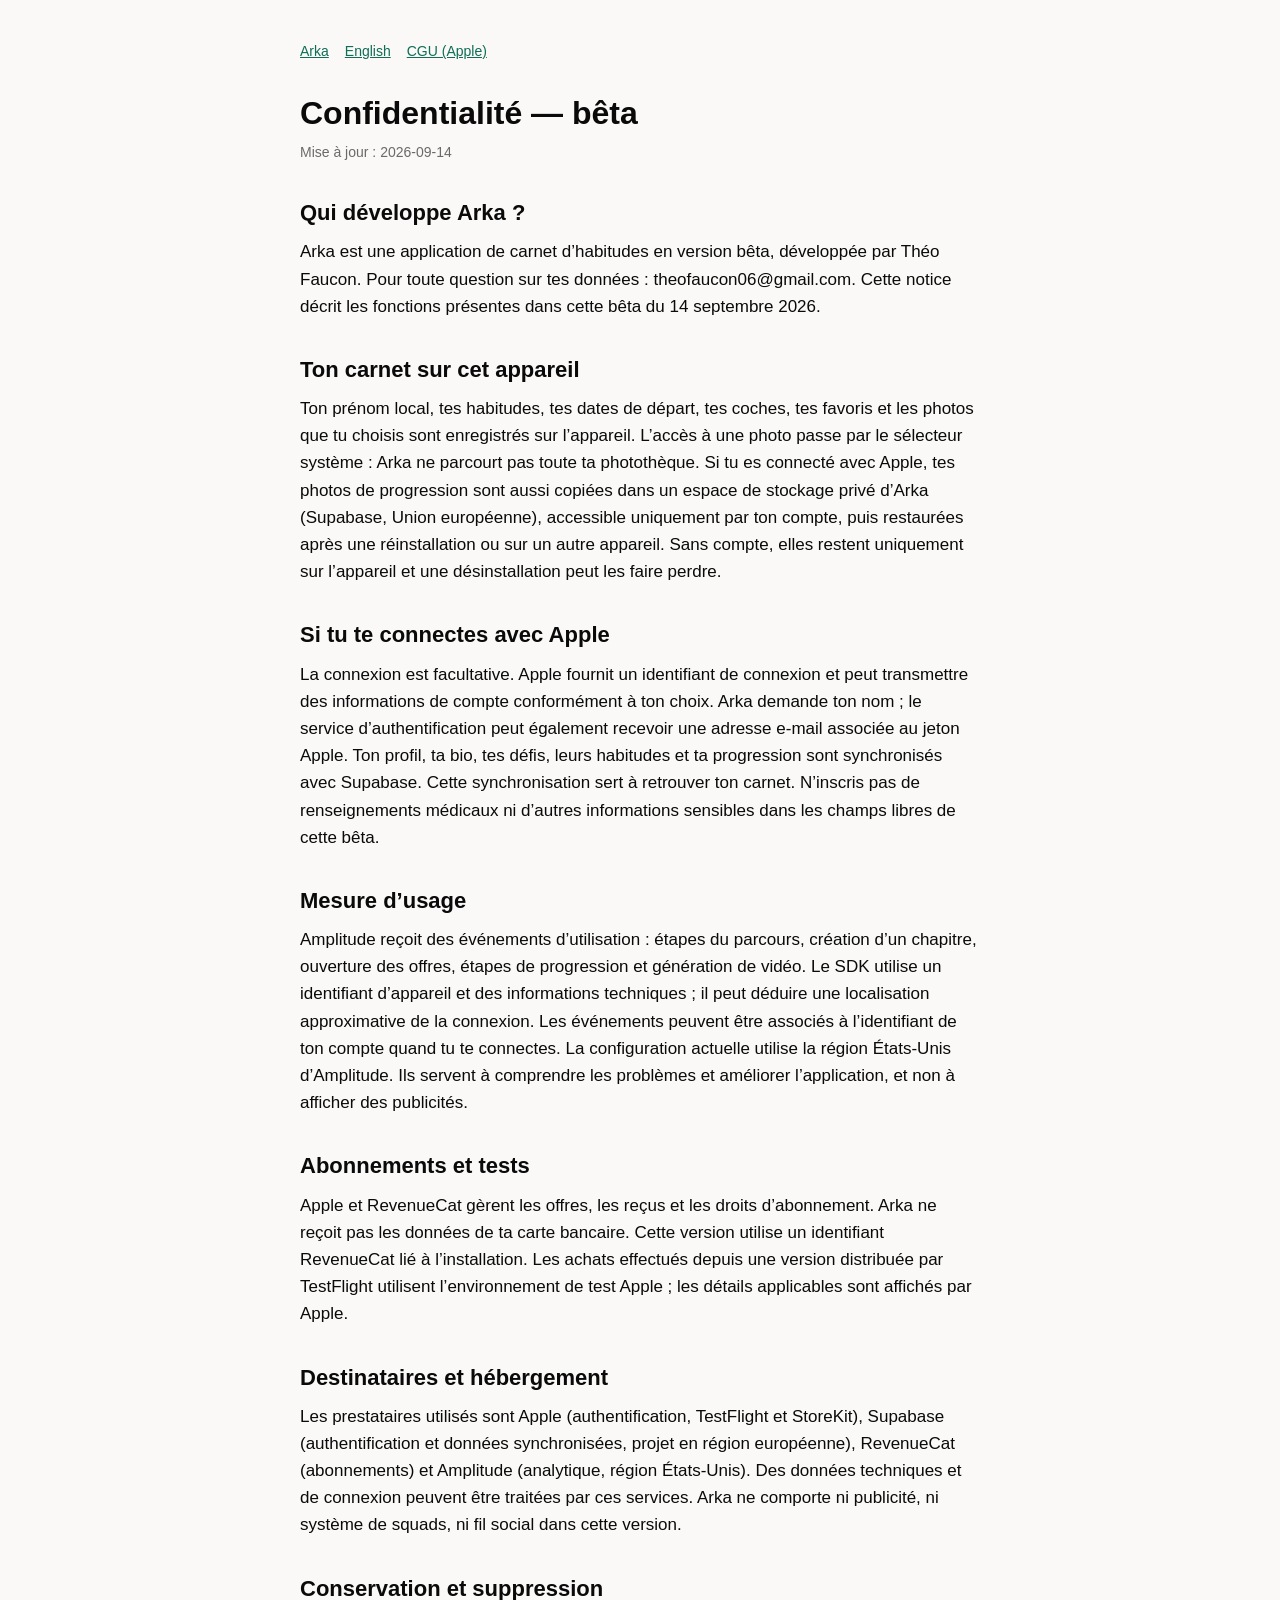
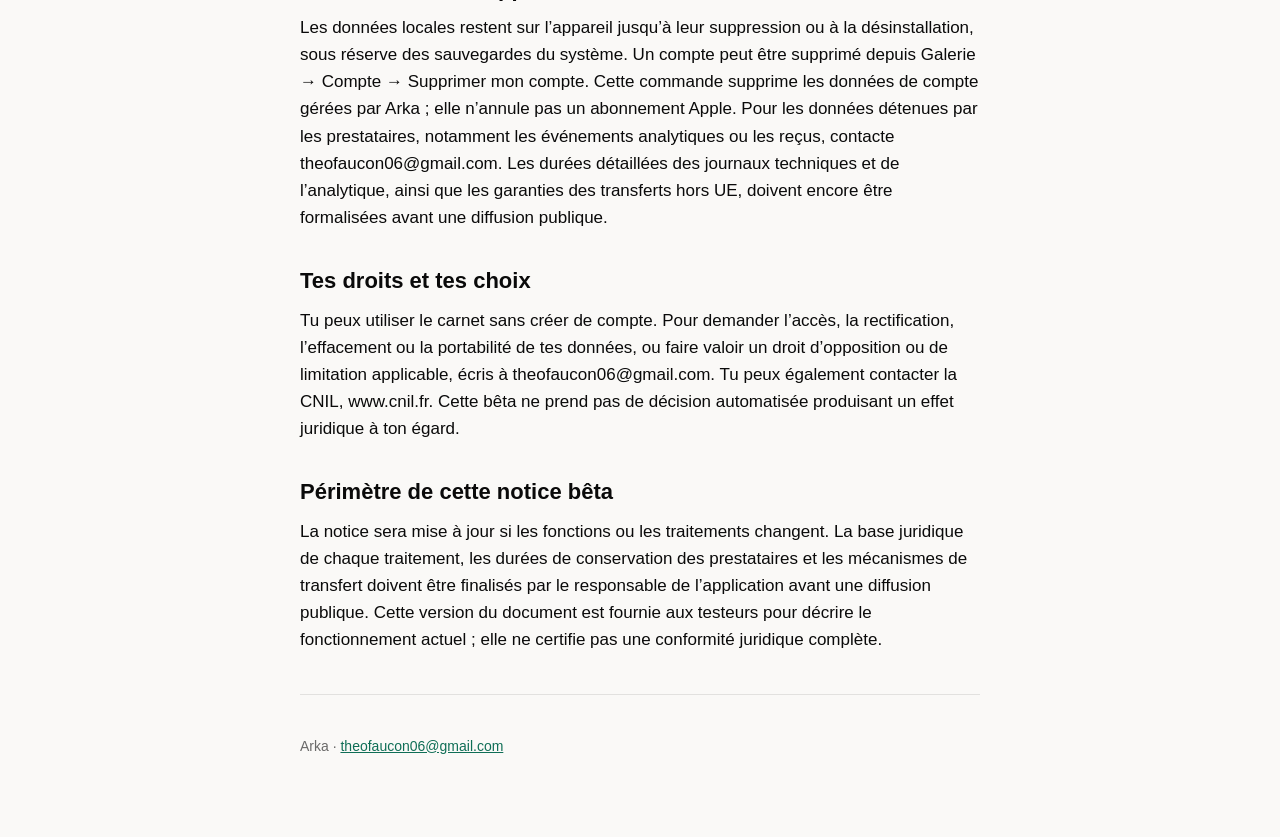
==== confidentialite.html @ a42b7983 "Arka legal pages (privacy FR/EN, generated from the app's bundled texts)" ====
<!doctype html>
<html lang="fr"><head><meta charset="utf-8"><meta name="viewport" content="width=device-width,initial-scale=1">
<title>Confidentialité — bêta — Arka</title><style>
:root{--canvas:#FAF9F7;--ink:#0A0A0A;--muted:rgba(10,10,10,.6);--accent:#0F6E56;--hair:rgba(10,10,10,.1)}
@media(prefers-color-scheme:dark){:root{--canvas:#0E0E10;--ink:#FAF9F7;--muted:rgba(250,249,247,.62);--accent:#8FD3B9;--hair:rgba(250,249,247,.14)}}
*{box-sizing:border-box}body{margin:0;background:var(--canvas);color:var(--ink);font:17px/1.6 -apple-system,BlinkMacSystemFont,"Segoe UI",Helvetica,Arial,sans-serif}
main{max-width:720px;margin:0 auto;padding:40px 20px 80px}h1{font-size:32px;line-height:1.2;margin:0 0 8px}h2{font-size:22px;margin:32px 0 8px}
p{margin:0 0 12px}.meta{color:var(--muted);font-size:14px}a{color:var(--accent)}nav{display:flex;gap:16px;font-size:14px;margin-bottom:32px}
hr{border:0;border-top:1px solid var(--hair);margin:40px 0}footer{color:var(--muted);font-size:14px}
</style></head>
<body><main><nav><a href="index.html">Arka</a><a href="privacy.html">English</a><a href="https://www.apple.com/legal/internet-services/itunes/dev/stdeula/">CGU (Apple)</a></nav><h1>Confidentialité — bêta</h1><p class="meta">Mise à jour : 2026-09-14</p><h2>Qui développe Arka ?</h2><p>Arka est une application de carnet d’habitudes en version bêta, développée par Théo Faucon. Pour toute question sur tes données : theofaucon06@gmail.com. Cette notice décrit les fonctions présentes dans cette bêta du 14 septembre 2026.</p><h2>Ton carnet sur cet appareil</h2><p>Ton prénom local, tes habitudes, tes dates de départ, tes coches, tes favoris et les photos que tu choisis sont enregistrés sur l’appareil. L’accès à une photo passe par le sélecteur système : Arka ne parcourt pas toute ta photothèque. Si tu es connecté avec Apple, tes photos de progression sont aussi copiées dans un espace de stockage privé d’Arka (Supabase, Union européenne), accessible uniquement par ton compte, puis restaurées après une réinstallation ou sur un autre appareil. Sans compte, elles restent uniquement sur l’appareil et une désinstallation peut les faire perdre.</p><h2>Si tu te connectes avec Apple</h2><p>La connexion est facultative. Apple fournit un identifiant de connexion et peut transmettre des informations de compte conformément à ton choix. Arka demande ton nom ; le service d’authentification peut également recevoir une adresse e-mail associée au jeton Apple. Ton profil, ta bio, tes défis, leurs habitudes et ta progression sont synchronisés avec Supabase. Cette synchronisation sert à retrouver ton carnet. N’inscris pas de renseignements médicaux ni d’autres informations sensibles dans les champs libres de cette bêta.</p><h2>Mesure d’usage</h2><p>Amplitude reçoit des événements d’utilisation : étapes du parcours, création d’un chapitre, ouverture des offres, étapes de progression et génération de vidéo. Le SDK utilise un identifiant d’appareil et des informations techniques ; il peut déduire une localisation approximative de la connexion. Les événements peuvent être associés à l’identifiant de ton compte quand tu te connectes. La configuration actuelle utilise la région États-Unis d’Amplitude. Ils servent à comprendre les problèmes et améliorer l’application, et non à afficher des publicités.</p><h2>Abonnements et tests</h2><p>Apple et RevenueCat gèrent les offres, les reçus et les droits d’abonnement. Arka ne reçoit pas les données de ta carte bancaire. Cette version utilise un identifiant RevenueCat lié à l’installation. Les achats effectués depuis une version distribuée par TestFlight utilisent l’environnement de test Apple ; les détails applicables sont affichés par Apple.</p><h2>Destinataires et hébergement</h2><p>Les prestataires utilisés sont Apple (authentification, TestFlight et StoreKit), Supabase (authentification et données synchronisées, projet en région européenne), RevenueCat (abonnements) et Amplitude (analytique, région États-Unis). Des données techniques et de connexion peuvent être traitées par ces services. Arka ne comporte ni publicité, ni système de squads, ni fil social dans cette version.</p><h2>Conservation et suppression</h2><p>Les données locales restent sur l’appareil jusqu’à leur suppression ou à la désinstallation, sous réserve des sauvegardes du système. Un compte peut être supprimé depuis Galerie → Compte → Supprimer mon compte. Cette commande supprime les données de compte gérées par Arka ; elle n’annule pas un abonnement Apple. Pour les données détenues par les prestataires, notamment les événements analytiques ou les reçus, contacte theofaucon06@gmail.com. Les durées détaillées des journaux techniques et de l’analytique, ainsi que les garanties des transferts hors UE, doivent encore être formalisées avant une diffusion publique.</p><h2>Tes droits et tes choix</h2><p>Tu peux utiliser le carnet sans créer de compte. Pour demander l’accès, la rectification, l’effacement ou la portabilité de tes données, ou faire valoir un droit d’opposition ou de limitation applicable, écris à theofaucon06@gmail.com. Tu peux également contacter la CNIL, www.cnil.fr. Cette bêta ne prend pas de décision automatisée produisant un effet juridique à ton égard.</p><h2>Périmètre de cette notice bêta</h2><p>La notice sera mise à jour si les fonctions ou les traitements changent. La base juridique de chaque traitement, les durées de conservation des prestataires et les mécanismes de transfert doivent être finalisés par le responsable de l’application avant une diffusion publique. Cette version du document est fournie aux testeurs pour décrire le fonctionnement actuel ; elle ne certifie pas une conformité juridique complète.</p><hr><footer>Arka · <a href="mailto:theofaucon06@gmail.com">theofaucon06@gmail.com</a></footer></main></body></html>
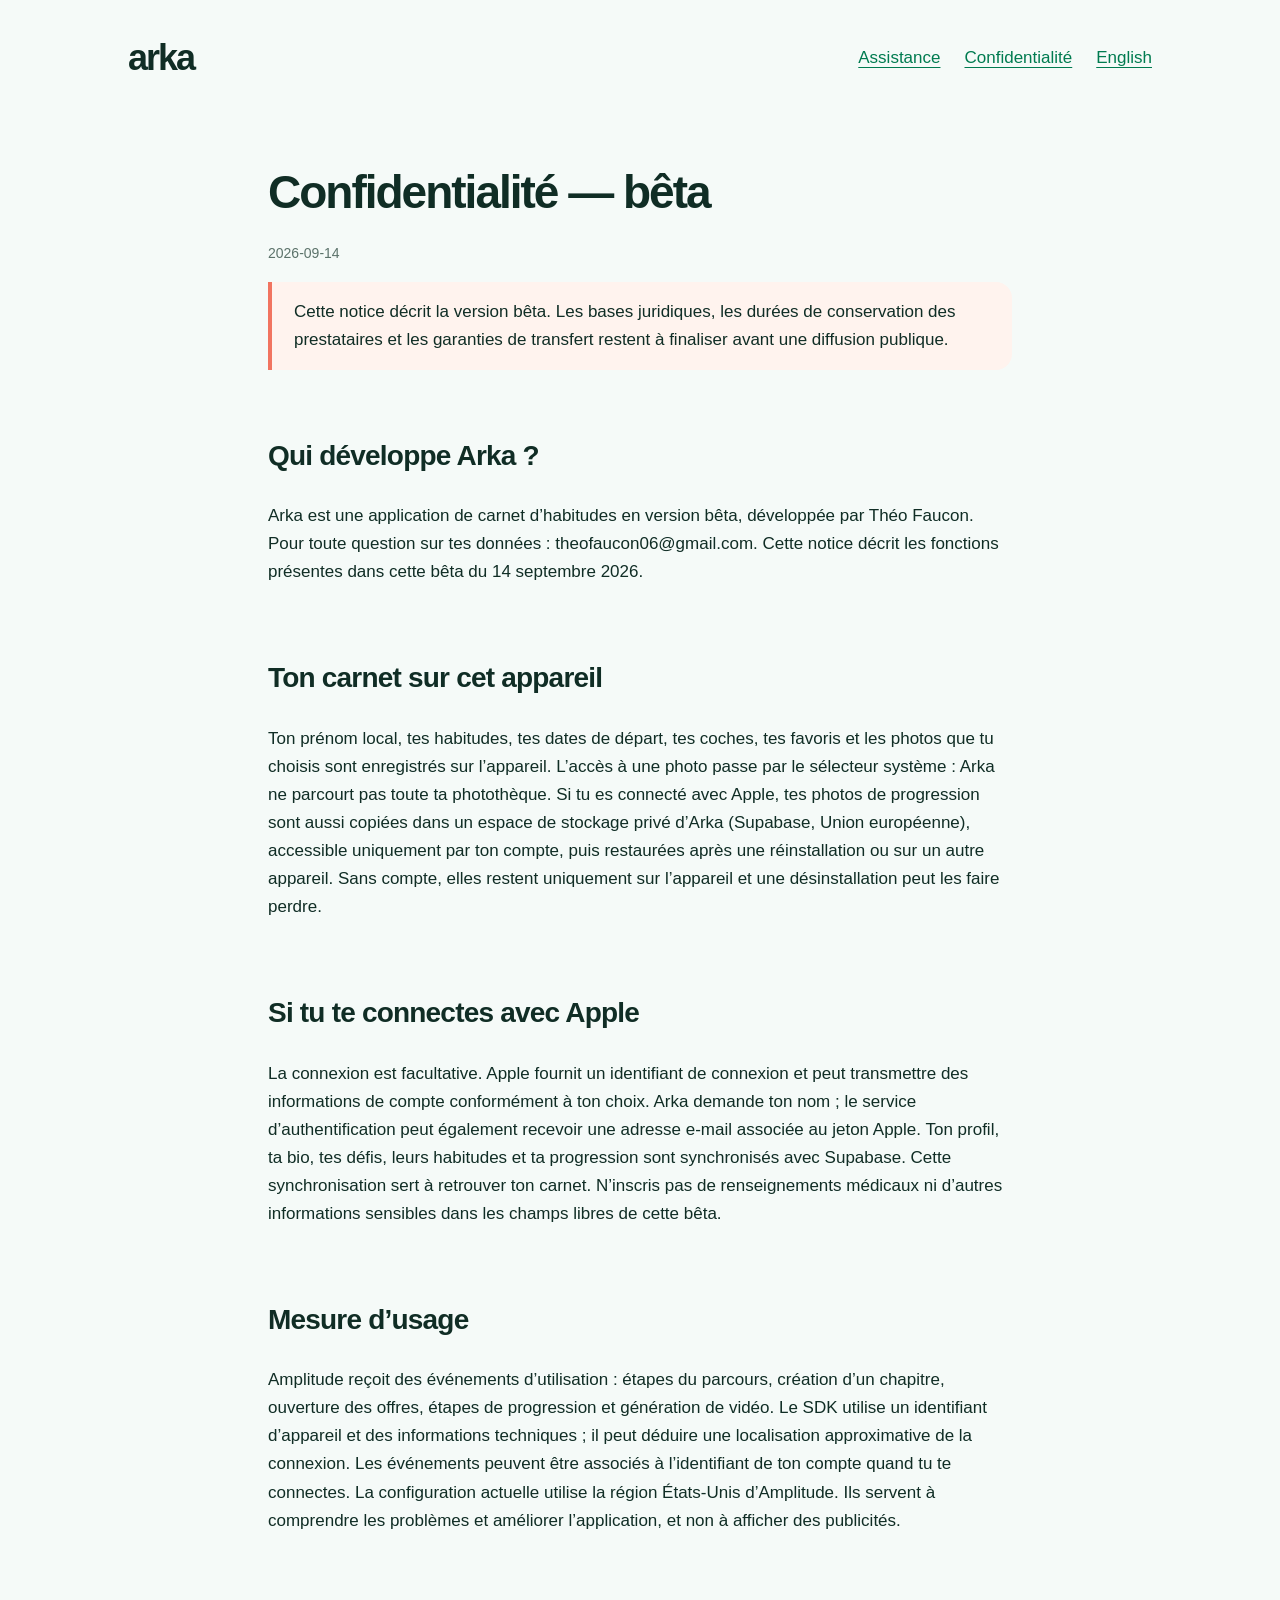
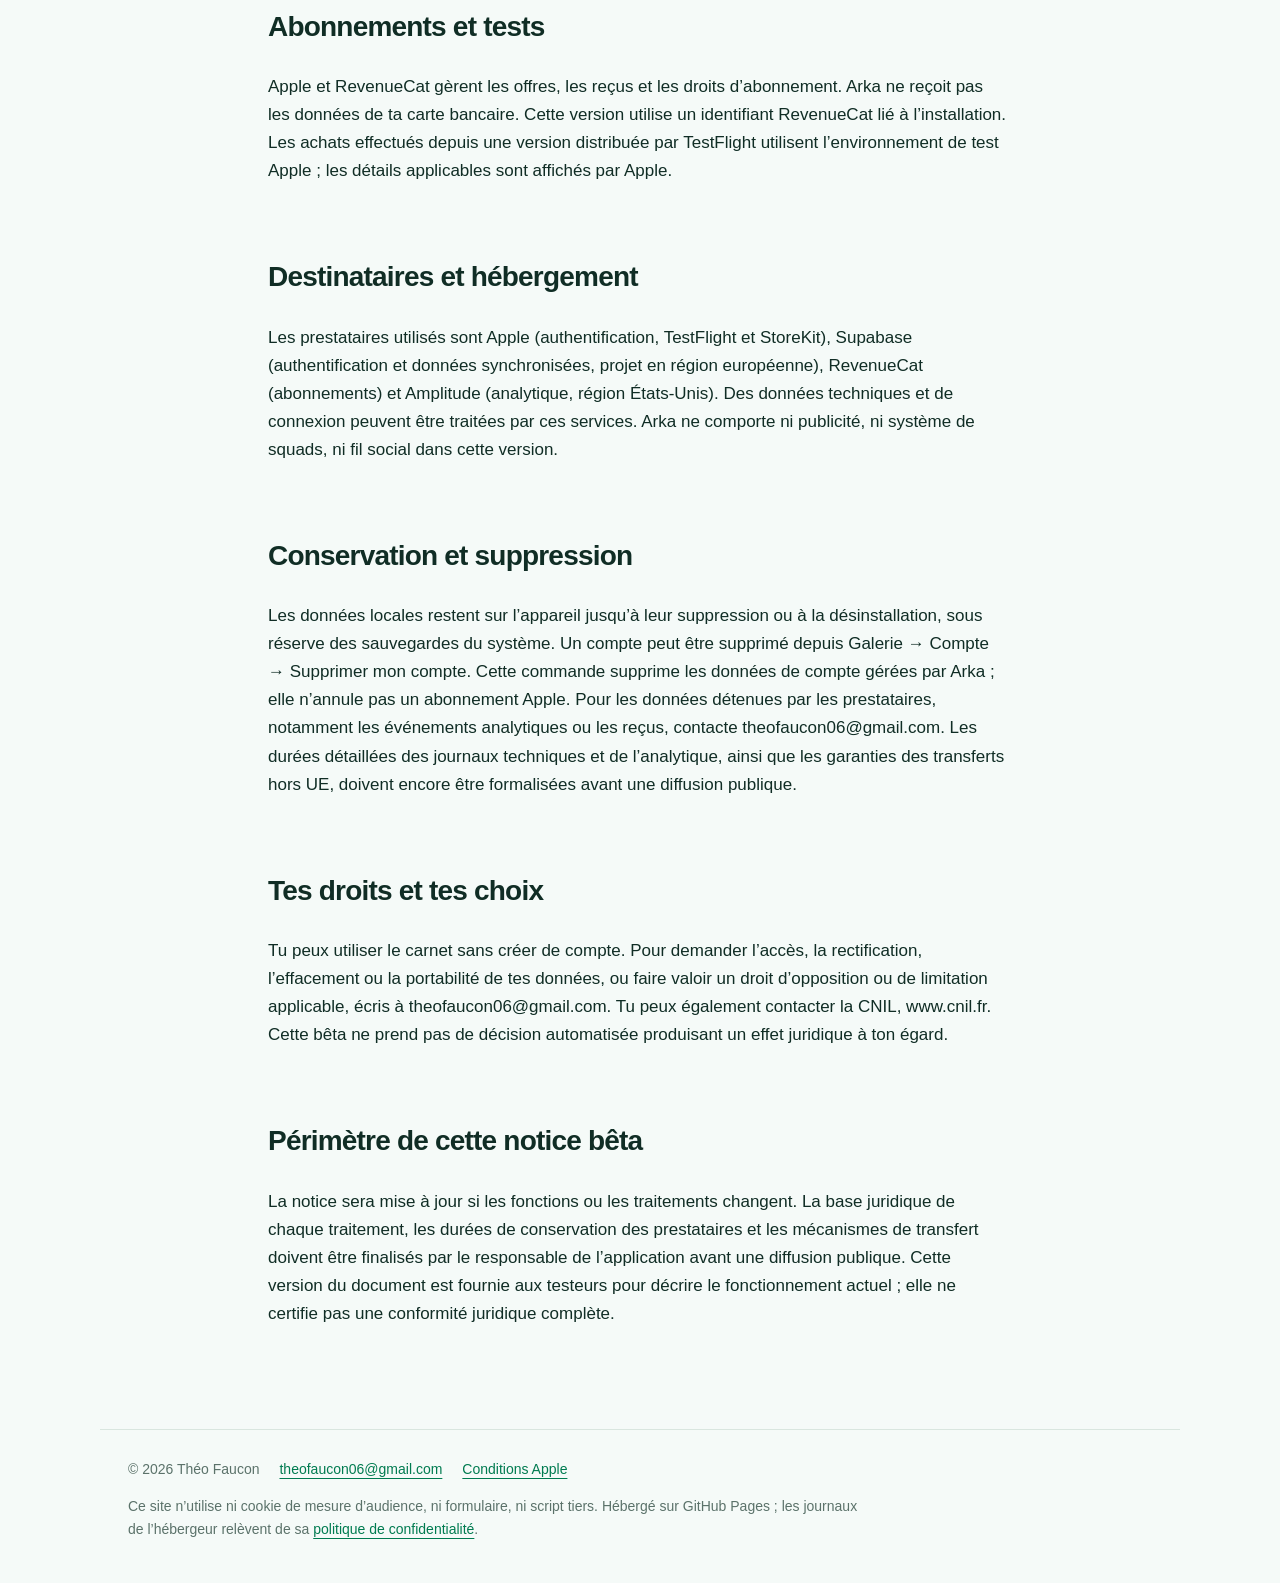
==== commit 48111c2b: "Add Arka support page and refresh public site presentation" ====
--- a/confidentialite.html
+++ b/confidentialite.html
@@ -1,11 +1 @@
-<!doctype html>
-<html lang="fr"><head><meta charset="utf-8"><meta name="viewport" content="width=device-width,initial-scale=1">
-<title>Confidentialité — bêta — Arka</title><style>
-:root{--canvas:#FAF9F7;--ink:#0A0A0A;--muted:rgba(10,10,10,.6);--accent:#0F6E56;--hair:rgba(10,10,10,.1)}
-@media(prefers-color-scheme:dark){:root{--canvas:#0E0E10;--ink:#FAF9F7;--muted:rgba(250,249,247,.62);--accent:#8FD3B9;--hair:rgba(250,249,247,.14)}}
-*{box-sizing:border-box}body{margin:0;background:var(--canvas);color:var(--ink);font:17px/1.6 -apple-system,BlinkMacSystemFont,"Segoe UI",Helvetica,Arial,sans-serif}
-main{max-width:720px;margin:0 auto;padding:40px 20px 80px}h1{font-size:32px;line-height:1.2;margin:0 0 8px}h2{font-size:22px;margin:32px 0 8px}
-p{margin:0 0 12px}.meta{color:var(--muted);font-size:14px}a{color:var(--accent)}nav{display:flex;gap:16px;font-size:14px;margin-bottom:32px}
-hr{border:0;border-top:1px solid var(--hair);margin:40px 0}footer{color:var(--muted);font-size:14px}
-</style></head>
-<body><main><nav><a href="index.html">Arka</a><a href="privacy.html">English</a><a href="https://www.apple.com/legal/internet-services/itunes/dev/stdeula/">CGU (Apple)</a></nav><h1>Confidentialité — bêta</h1><p class="meta">Mise à jour : 2026-09-14</p><h2>Qui développe Arka ?</h2><p>Arka est une application de carnet d’habitudes en version bêta, développée par Théo Faucon. Pour toute question sur tes données : theofaucon06@gmail.com. Cette notice décrit les fonctions présentes dans cette bêta du 14 septembre 2026.</p><h2>Ton carnet sur cet appareil</h2><p>Ton prénom local, tes habitudes, tes dates de départ, tes coches, tes favoris et les photos que tu choisis sont enregistrés sur l’appareil. L’accès à une photo passe par le sélecteur système : Arka ne parcourt pas toute ta photothèque. Si tu es connecté avec Apple, tes photos de progression sont aussi copiées dans un espace de stockage privé d’Arka (Supabase, Union européenne), accessible uniquement par ton compte, puis restaurées après une réinstallation ou sur un autre appareil. Sans compte, elles restent uniquement sur l’appareil et une désinstallation peut les faire perdre.</p><h2>Si tu te connectes avec Apple</h2><p>La connexion est facultative. Apple fournit un identifiant de connexion et peut transmettre des informations de compte conformément à ton choix. Arka demande ton nom ; le service d’authentification peut également recevoir une adresse e-mail associée au jeton Apple. Ton profil, ta bio, tes défis, leurs habitudes et ta progression sont synchronisés avec Supabase. Cette synchronisation sert à retrouver ton carnet. N’inscris pas de renseignements médicaux ni d’autres informations sensibles dans les champs libres de cette bêta.</p><h2>Mesure d’usage</h2><p>Amplitude reçoit des événements d’utilisation : étapes du parcours, création d’un chapitre, ouverture des offres, étapes de progression et génération de vidéo. Le SDK utilise un identifiant d’appareil et des informations techniques ; il peut déduire une localisation approximative de la connexion. Les événements peuvent être associés à l’identifiant de ton compte quand tu te connectes. La configuration actuelle utilise la région États-Unis d’Amplitude. Ils servent à comprendre les problèmes et améliorer l’application, et non à afficher des publicités.</p><h2>Abonnements et tests</h2><p>Apple et RevenueCat gèrent les offres, les reçus et les droits d’abonnement. Arka ne reçoit pas les données de ta carte bancaire. Cette version utilise un identifiant RevenueCat lié à l’installation. Les achats effectués depuis une version distribuée par TestFlight utilisent l’environnement de test Apple ; les détails applicables sont affichés par Apple.</p><h2>Destinataires et hébergement</h2><p>Les prestataires utilisés sont Apple (authentification, TestFlight et StoreKit), Supabase (authentification et données synchronisées, projet en région européenne), RevenueCat (abonnements) et Amplitude (analytique, région États-Unis). Des données techniques et de connexion peuvent être traitées par ces services. Arka ne comporte ni publicité, ni système de squads, ni fil social dans cette version.</p><h2>Conservation et suppression</h2><p>Les données locales restent sur l’appareil jusqu’à leur suppression ou à la désinstallation, sous réserve des sauvegardes du système. Un compte peut être supprimé depuis Galerie → Compte → Supprimer mon compte. Cette commande supprime les données de compte gérées par Arka ; elle n’annule pas un abonnement Apple. Pour les données détenues par les prestataires, notamment les événements analytiques ou les reçus, contacte theofaucon06@gmail.com. Les durées détaillées des journaux techniques et de l’analytique, ainsi que les garanties des transferts hors UE, doivent encore être formalisées avant une diffusion publique.</p><h2>Tes droits et tes choix</h2><p>Tu peux utiliser le carnet sans créer de compte. Pour demander l’accès, la rectification, l’effacement ou la portabilité de tes données, ou faire valoir un droit d’opposition ou de limitation applicable, écris à theofaucon06@gmail.com. Tu peux également contacter la CNIL, www.cnil.fr. Cette bêta ne prend pas de décision automatisée produisant un effet juridique à ton égard.</p><h2>Périmètre de cette notice bêta</h2><p>La notice sera mise à jour si les fonctions ou les traitements changent. La base juridique de chaque traitement, les durées de conservation des prestataires et les mécanismes de transfert doivent être finalisés par le responsable de l’application avant une diffusion publique. Cette version du document est fournie aux testeurs pour décrire le fonctionnement actuel ; elle ne certifie pas une conformité juridique complète.</p><hr><footer>Arka · <a href="mailto:theofaucon06@gmail.com">theofaucon06@gmail.com</a></footer></main></body></html>
+<!doctype html><html lang="fr"><head><meta charset="utf-8"><meta name="viewport" content="width=device-width,initial-scale=1"><meta name="description" content="Arka : habitudes, séances guidées, recettes et galerie. Assistance et confidentialité."><title>Confidentialité — bêta — Arka</title><link rel="stylesheet" href="style.css"></head><body><header><nav aria-label="Navigation"><a class="logo" href="index.html">arka</a><a href="support.html">Assistance</a><a href="confidentialite.html">Confidentialité</a><a href="privacy.html" lang="en">English</a></nav></header><main class="document"><h1>Confidentialité — bêta</h1><p class="meta">2026-09-14</p><p class="notice">Cette notice décrit la version bêta. Les bases juridiques, les durées de conservation des prestataires et les garanties de transfert restent à finaliser avant une diffusion publique.</p><section><h2>Qui développe Arka ?</h2><p>Arka est une application de carnet d’habitudes en version bêta, développée par Théo Faucon. Pour toute question sur tes données : theofaucon06@gmail.com. Cette notice décrit les fonctions présentes dans cette bêta du 14 septembre 2026.</p></section><section><h2>Ton carnet sur cet appareil</h2><p>Ton prénom local, tes habitudes, tes dates de départ, tes coches, tes favoris et les photos que tu choisis sont enregistrés sur l’appareil. L’accès à une photo passe par le sélecteur système : Arka ne parcourt pas toute ta photothèque. Si tu es connecté avec Apple, tes photos de progression sont aussi copiées dans un espace de stockage privé d’Arka (Supabase, Union européenne), accessible uniquement par ton compte, puis restaurées après une réinstallation ou sur un autre appareil. Sans compte, elles restent uniquement sur l’appareil et une désinstallation peut les faire perdre.</p></section><section><h2>Si tu te connectes avec Apple</h2><p>La connexion est facultative. Apple fournit un identifiant de connexion et peut transmettre des informations de compte conformément à ton choix. Arka demande ton nom ; le service d’authentification peut également recevoir une adresse e-mail associée au jeton Apple. Ton profil, ta bio, tes défis, leurs habitudes et ta progression sont synchronisés avec Supabase. Cette synchronisation sert à retrouver ton carnet. N’inscris pas de renseignements médicaux ni d’autres informations sensibles dans les champs libres de cette bêta.</p></section><section><h2>Mesure d’usage</h2><p>Amplitude reçoit des événements d’utilisation : étapes du parcours, création d’un chapitre, ouverture des offres, étapes de progression et génération de vidéo. Le SDK utilise un identifiant d’appareil et des informations techniques ; il peut déduire une localisation approximative de la connexion. Les événements peuvent être associés à l’identifiant de ton compte quand tu te connectes. La configuration actuelle utilise la région États-Unis d’Amplitude. Ils servent à comprendre les problèmes et améliorer l’application, et non à afficher des publicités.</p></section><section><h2>Abonnements et tests</h2><p>Apple et RevenueCat gèrent les offres, les reçus et les droits d’abonnement. Arka ne reçoit pas les données de ta carte bancaire. Cette version utilise un identifiant RevenueCat lié à l’installation. Les achats effectués depuis une version distribuée par TestFlight utilisent l’environnement de test Apple ; les détails applicables sont affichés par Apple.</p></section><section><h2>Destinataires et hébergement</h2><p>Les prestataires utilisés sont Apple (authentification, TestFlight et StoreKit), Supabase (authentification et données synchronisées, projet en région européenne), RevenueCat (abonnements) et Amplitude (analytique, région États-Unis). Des données techniques et de connexion peuvent être traitées par ces services. Arka ne comporte ni publicité, ni système de squads, ni fil social dans cette version.</p></section><section><h2>Conservation et suppression</h2><p>Les données locales restent sur l’appareil jusqu’à leur suppression ou à la désinstallation, sous réserve des sauvegardes du système. Un compte peut être supprimé depuis Galerie → Compte → Supprimer mon compte. Cette commande supprime les données de compte gérées par Arka ; elle n’annule pas un abonnement Apple. Pour les données détenues par les prestataires, notamment les événements analytiques ou les reçus, contacte theofaucon06@gmail.com. Les durées détaillées des journaux techniques et de l’analytique, ainsi que les garanties des transferts hors UE, doivent encore être formalisées avant une diffusion publique.</p></section><section><h2>Tes droits et tes choix</h2><p>Tu peux utiliser le carnet sans créer de compte. Pour demander l’accès, la rectification, l’effacement ou la portabilité de tes données, ou faire valoir un droit d’opposition ou de limitation applicable, écris à theofaucon06@gmail.com. Tu peux également contacter la CNIL, www.cnil.fr. Cette bêta ne prend pas de décision automatisée produisant un effet juridique à ton égard.</p></section><section><h2>Périmètre de cette notice bêta</h2><p>La notice sera mise à jour si les fonctions ou les traitements changent. La base juridique de chaque traitement, les durées de conservation des prestataires et les mécanismes de transfert doivent être finalisés par le responsable de l’application avant une diffusion publique. Cette version du document est fournie aux testeurs pour décrire le fonctionnement actuel ; elle ne certifie pas une conformité juridique complète.</p></section></main><footer><div class="footerlinks"><span>© 2026 Théo Faucon</span><a href="mailto:theofaucon06@gmail.com">theofaucon06@gmail.com</a><a href="https://www.apple.com/legal/internet-services/itunes/dev/stdeula/">Conditions Apple</a></div><p>Ce site n’utilise ni cookie de mesure d’audience, ni formulaire, ni script tiers. Hébergé sur GitHub Pages ; les journaux de l’hébergeur relèvent de sa <a href="https://docs.github.com/en/site-policy/privacy-policies/github-general-privacy-statement">politique de confidentialité</a>.</p></footer></body></html>
--- a/style.css
+++ b/style.css
@@ -0,0 +1 @@
+*{box-sizing:border-box}html{scroll-behavior:smooth}body{margin:0;background:#f5faf8;color:#102d25;font:17px/1.65 -apple-system,BlinkMacSystemFont,"Segoe UI",sans-serif}a{color:#007b50;text-underline-offset:4px}a:focus-visible{outline:3px solid #f17460;outline-offset:4px}header,main,footer{max-width:1080px;margin:auto;padding:28px}nav{display:flex;gap:24px;align-items:center;flex-wrap:wrap}.logo{font-weight:800;font-size:36px;letter-spacing:-2px;text-decoration:none;color:#102d25;margin-right:auto}h1{font-size:clamp(40px,6vw,76px);line-height:1.05;letter-spacing:-3px;margin:25px 0}h2{font-size:28px;letter-spacing:-.8px;margin-top:40px}h3{font-size:21px}p{max-width:740px}.eyebrow{font-size:12px;letter-spacing:2px;font-weight:700;text-transform:uppercase;color:#007b50}.lead{font-size:22px;color:#44645a}.button{display:inline-block;border-radius:100px;background:#007b50;color:white;padding:13px 24px;text-decoration:none;font-weight:650;margin:12px 8px 12px 0}.light{background:#dff2e8;color:#102d25}.hero{padding:35px 0 55px}.notice{border-left:4px solid #f17460;background:#fff3ee;padding:16px 22px;border-radius:0 16px 16px 0;max-width:760px}.grid{display:grid;grid-template-columns:repeat(3,1fr);gap:18px;margin:35px 0}.card{border-radius:24px;padding:26px;background:#e2f3e9}.card:nth-child(2){background:#fff0e1}.card:nth-child(3){background:#e9e7f7}.card h2{margin:8px 0;font-size:23px}.number{font-size:13px;letter-spacing:1px}.document{max-width:800px}.document h1{font-size:46px;letter-spacing:-2px}.meta{color:#5b726a;font-size:14px}.document section{padding:6px 0}footer{border-top:1px solid #d9e6df;margin-top:50px;font-size:14px;color:#5b726a}.footerlinks{display:flex;gap:20px;flex-wrap:wrap}li{margin:10px 0}@media(max-width:650px){header,main,footer{padding:22px}.grid{grid-template-columns:1fr}nav{gap:14px;font-size:14px}.document h1{font-size:36px}.logo{width:100%}h1{letter-spacing:-2px}}
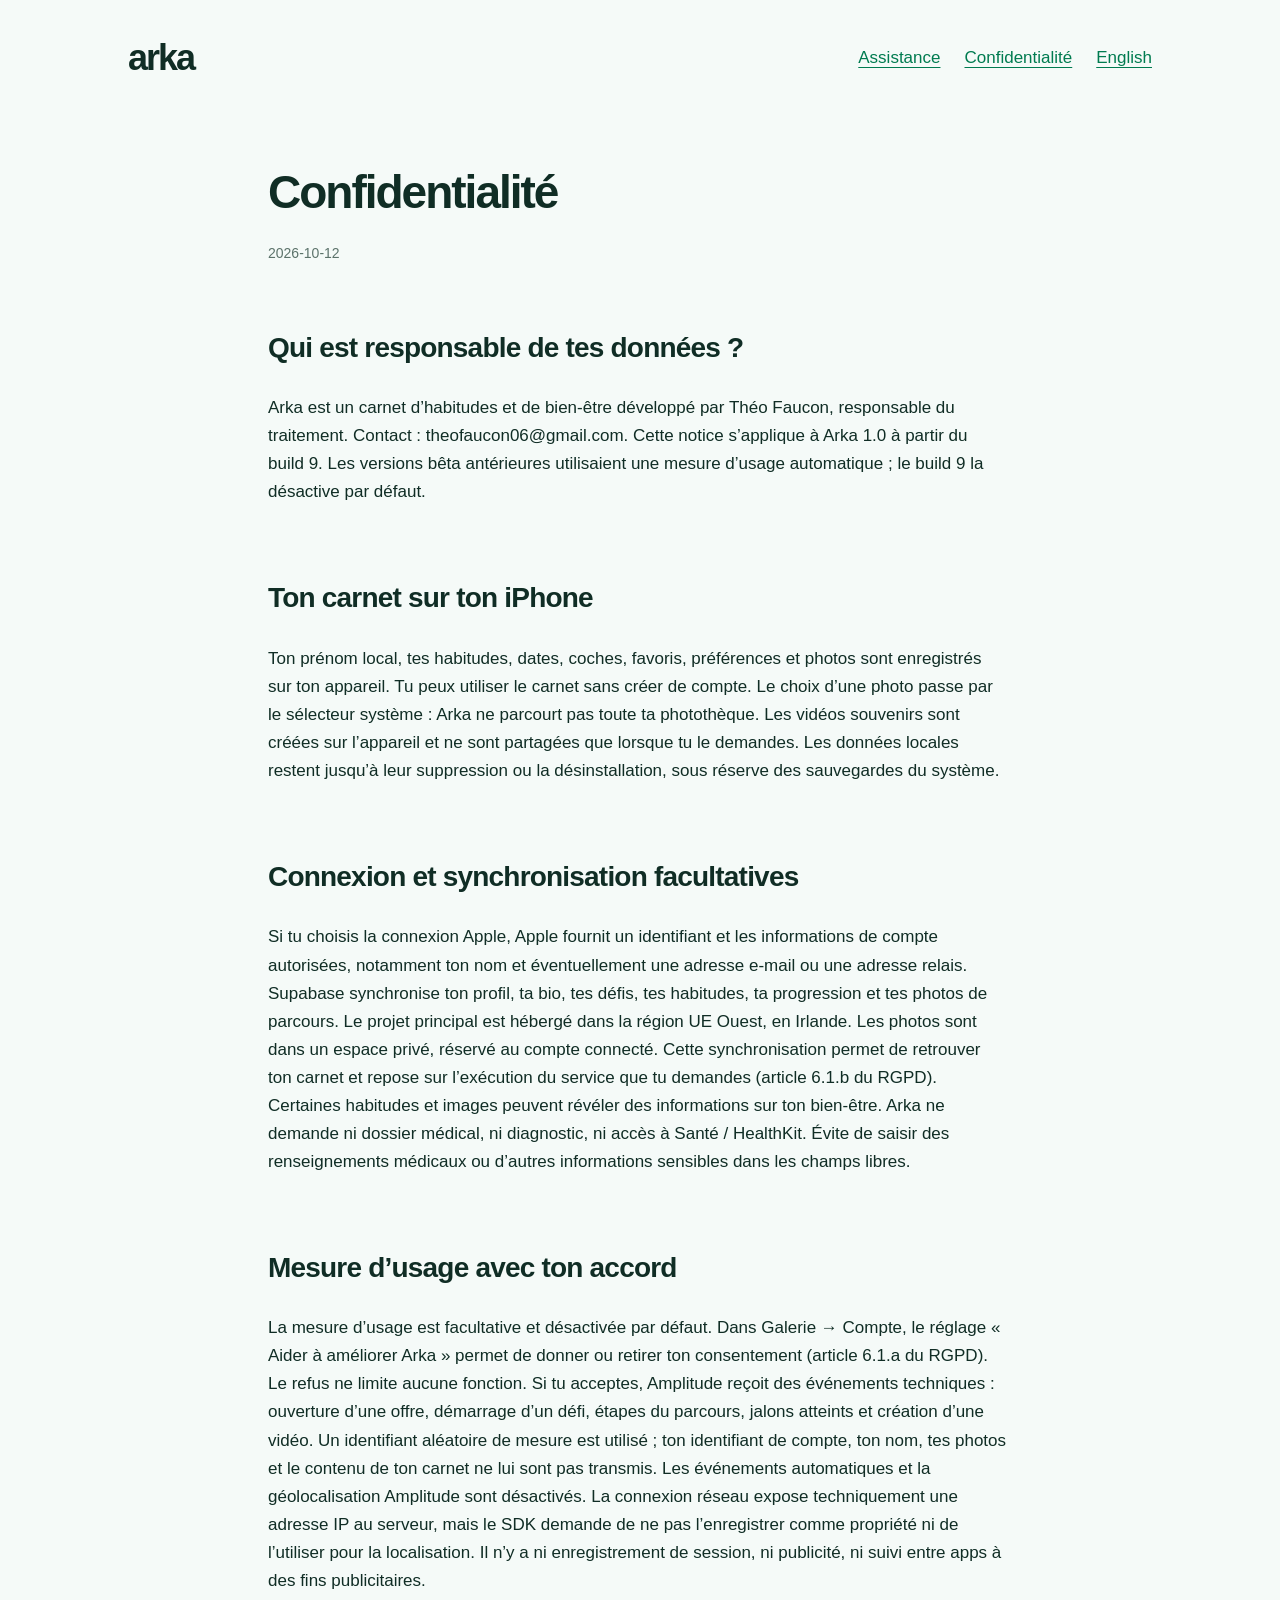
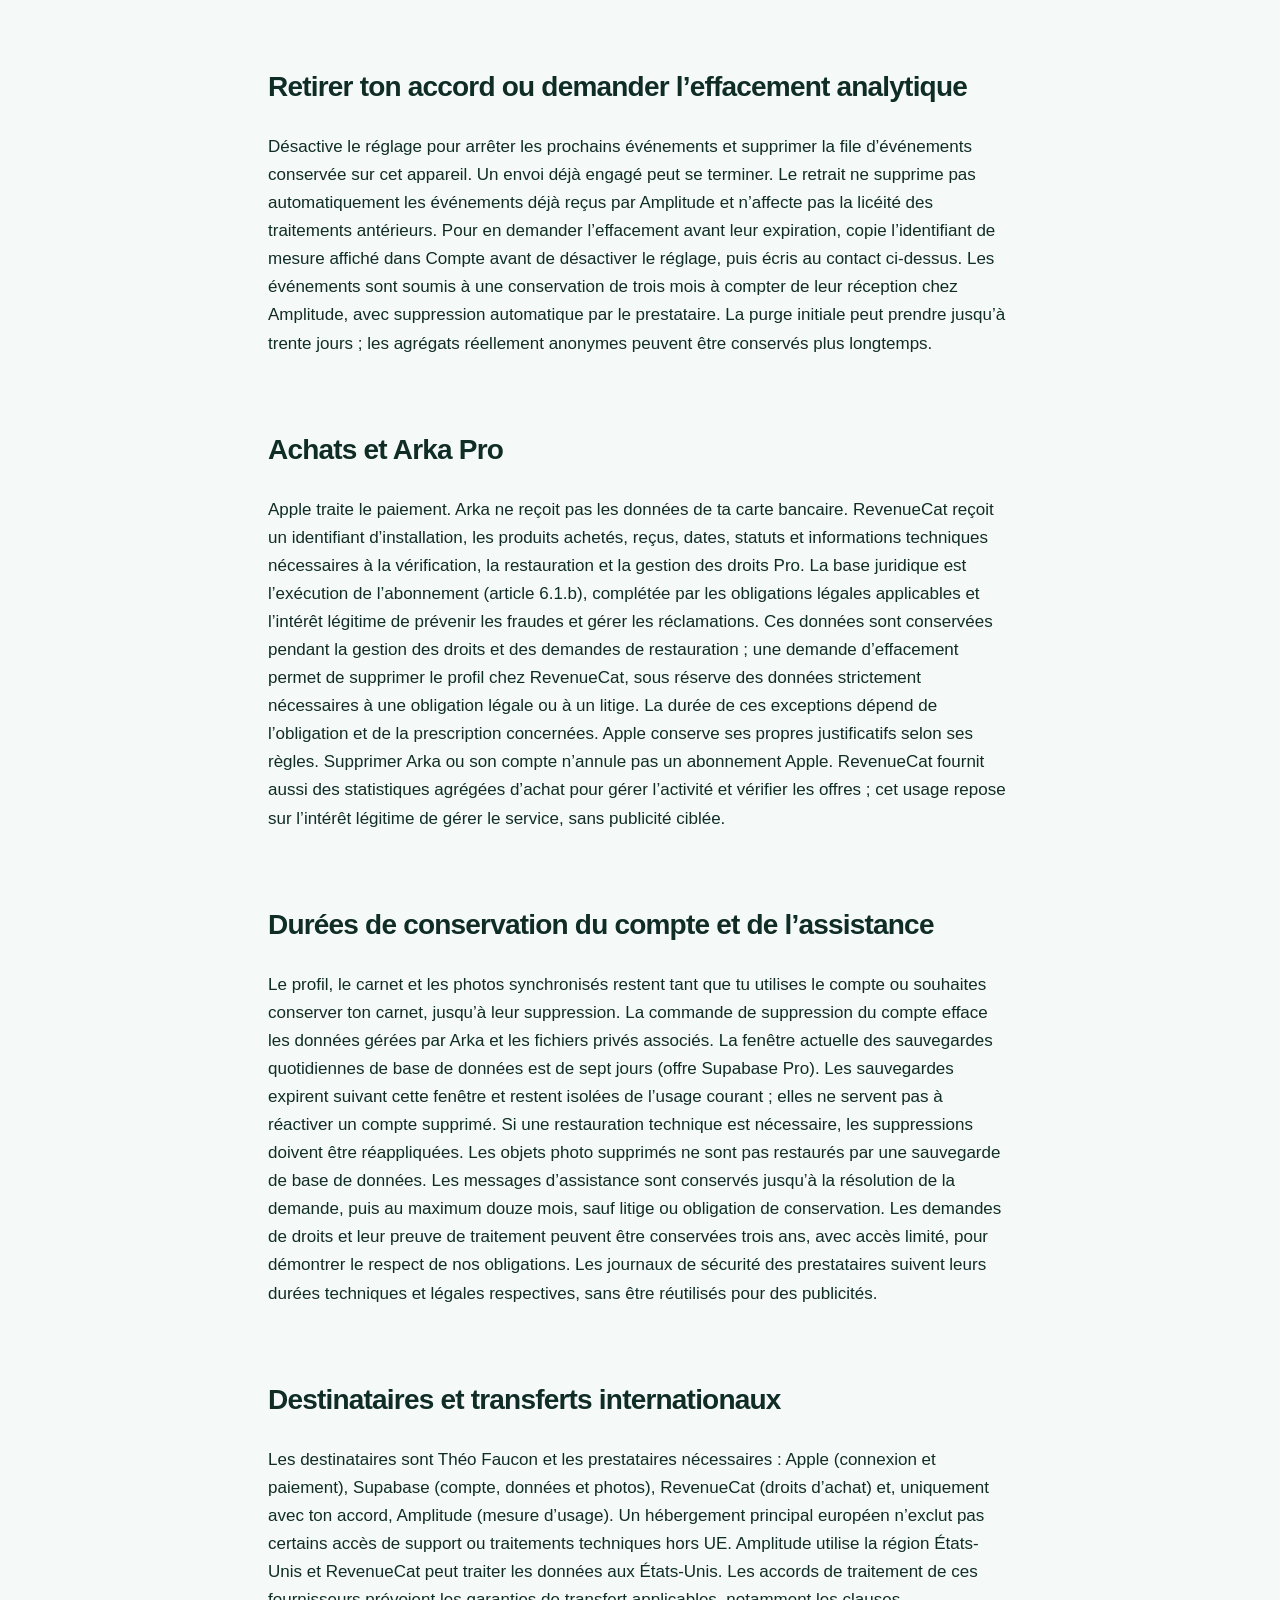
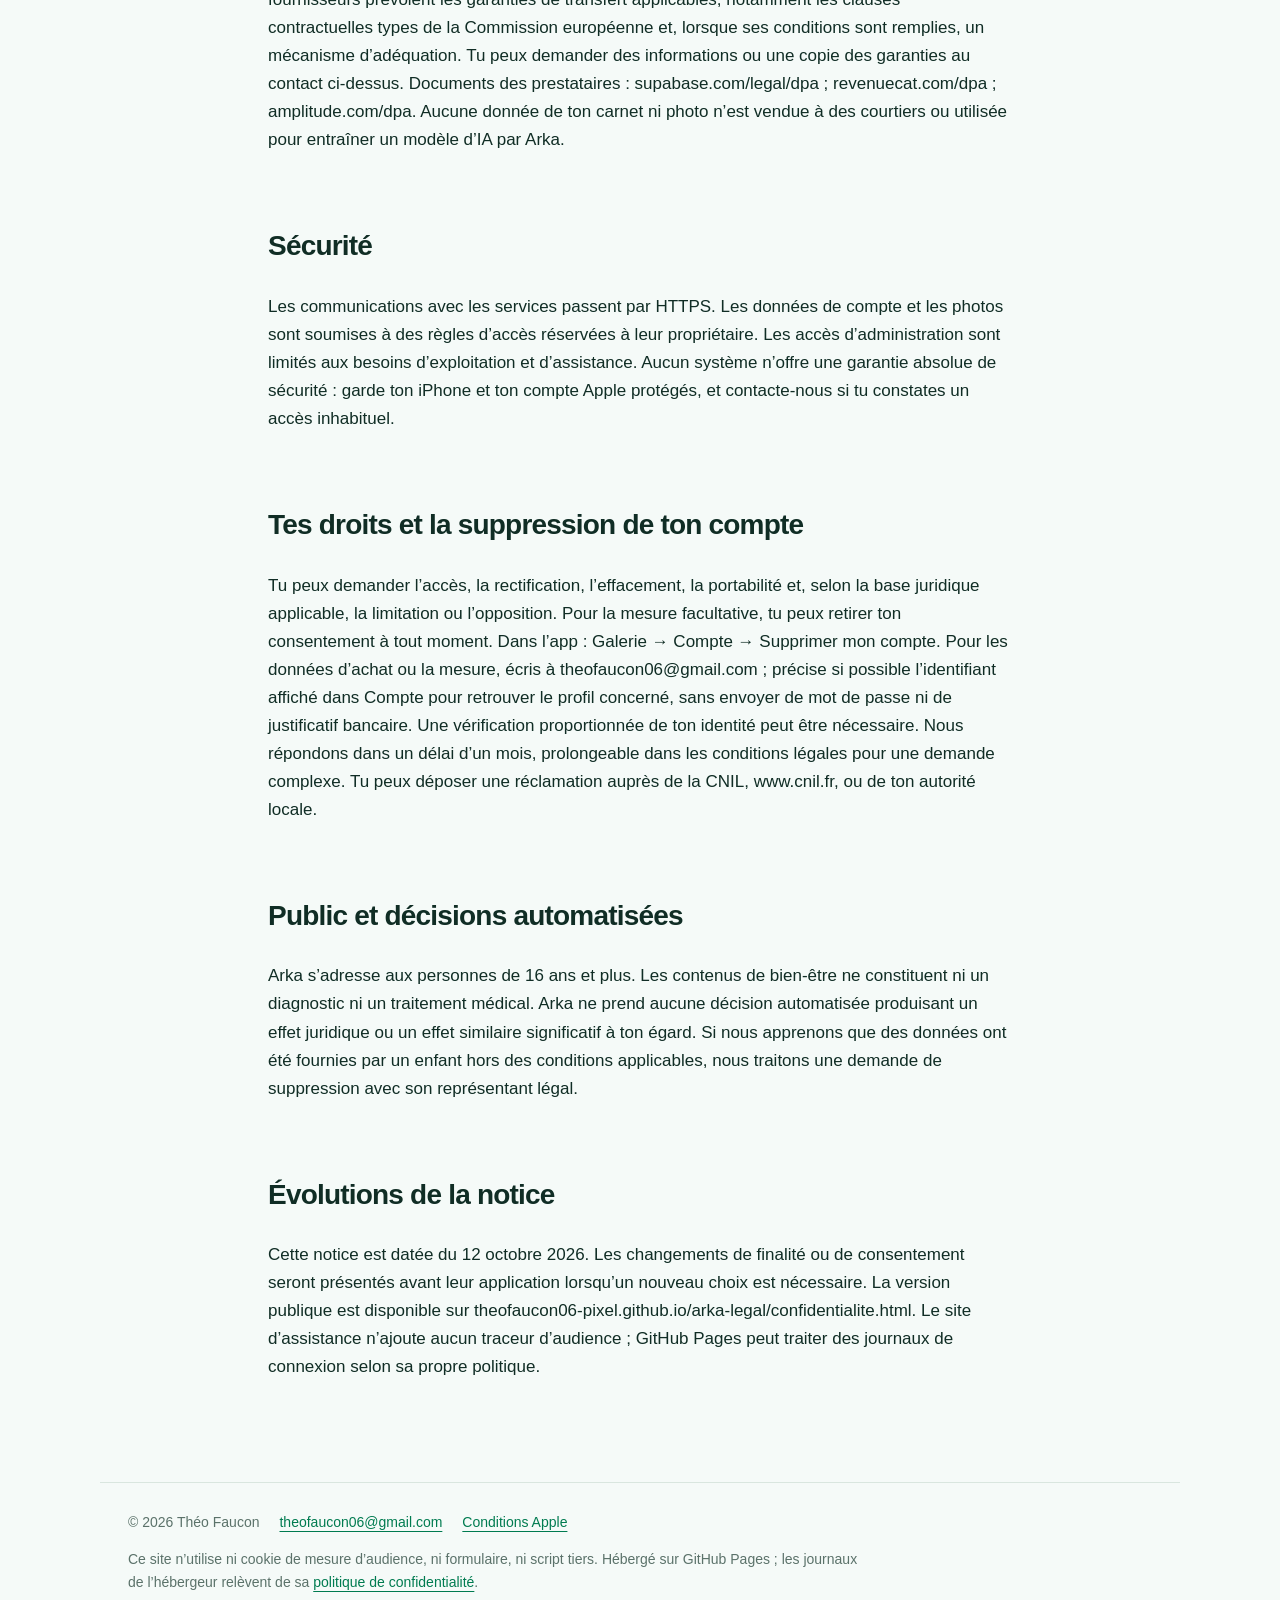
==== commit 5c432fbc: "Publish Arka 1.0 privacy notice with optional analytics and retention" ====
--- a/confidentialite.html
+++ b/confidentialite.html
@@ -1 +1 @@
-<!doctype html><html lang="fr"><head><meta charset="utf-8"><meta name="viewport" content="width=device-width,initial-scale=1"><meta name="description" content="Arka : habitudes, séances guidées, recettes et galerie. Assistance et confidentialité."><title>Confidentialité — bêta — Arka</title><link rel="stylesheet" href="style.css"></head><body><header><nav aria-label="Navigation"><a class="logo" href="index.html">arka</a><a href="support.html">Assistance</a><a href="confidentialite.html">Confidentialité</a><a href="privacy.html" lang="en">English</a></nav></header><main class="document"><h1>Confidentialité — bêta</h1><p class="meta">2026-09-14</p><p class="notice">Cette notice décrit la version bêta. Les bases juridiques, les durées de conservation des prestataires et les garanties de transfert restent à finaliser avant une diffusion publique.</p><section><h2>Qui développe Arka ?</h2><p>Arka est une application de carnet d’habitudes en version bêta, développée par Théo Faucon. Pour toute question sur tes données : theofaucon06@gmail.com. Cette notice décrit les fonctions présentes dans cette bêta du 14 septembre 2026.</p></section><section><h2>Ton carnet sur cet appareil</h2><p>Ton prénom local, tes habitudes, tes dates de départ, tes coches, tes favoris et les photos que tu choisis sont enregistrés sur l’appareil. L’accès à une photo passe par le sélecteur système : Arka ne parcourt pas toute ta photothèque. Si tu es connecté avec Apple, tes photos de progression sont aussi copiées dans un espace de stockage privé d’Arka (Supabase, Union européenne), accessible uniquement par ton compte, puis restaurées après une réinstallation ou sur un autre appareil. Sans compte, elles restent uniquement sur l’appareil et une désinstallation peut les faire perdre.</p></section><section><h2>Si tu te connectes avec Apple</h2><p>La connexion est facultative. Apple fournit un identifiant de connexion et peut transmettre des informations de compte conformément à ton choix. Arka demande ton nom ; le service d’authentification peut également recevoir une adresse e-mail associée au jeton Apple. Ton profil, ta bio, tes défis, leurs habitudes et ta progression sont synchronisés avec Supabase. Cette synchronisation sert à retrouver ton carnet. N’inscris pas de renseignements médicaux ni d’autres informations sensibles dans les champs libres de cette bêta.</p></section><section><h2>Mesure d’usage</h2><p>Amplitude reçoit des événements d’utilisation : étapes du parcours, création d’un chapitre, ouverture des offres, étapes de progression et génération de vidéo. Le SDK utilise un identifiant d’appareil et des informations techniques ; il peut déduire une localisation approximative de la connexion. Les événements peuvent être associés à l’identifiant de ton compte quand tu te connectes. La configuration actuelle utilise la région États-Unis d’Amplitude. Ils servent à comprendre les problèmes et améliorer l’application, et non à afficher des publicités.</p></section><section><h2>Abonnements et tests</h2><p>Apple et RevenueCat gèrent les offres, les reçus et les droits d’abonnement. Arka ne reçoit pas les données de ta carte bancaire. Cette version utilise un identifiant RevenueCat lié à l’installation. Les achats effectués depuis une version distribuée par TestFlight utilisent l’environnement de test Apple ; les détails applicables sont affichés par Apple.</p></section><section><h2>Destinataires et hébergement</h2><p>Les prestataires utilisés sont Apple (authentification, TestFlight et StoreKit), Supabase (authentification et données synchronisées, projet en région européenne), RevenueCat (abonnements) et Amplitude (analytique, région États-Unis). Des données techniques et de connexion peuvent être traitées par ces services. Arka ne comporte ni publicité, ni système de squads, ni fil social dans cette version.</p></section><section><h2>Conservation et suppression</h2><p>Les données locales restent sur l’appareil jusqu’à leur suppression ou à la désinstallation, sous réserve des sauvegardes du système. Un compte peut être supprimé depuis Galerie → Compte → Supprimer mon compte. Cette commande supprime les données de compte gérées par Arka ; elle n’annule pas un abonnement Apple. Pour les données détenues par les prestataires, notamment les événements analytiques ou les reçus, contacte theofaucon06@gmail.com. Les durées détaillées des journaux techniques et de l’analytique, ainsi que les garanties des transferts hors UE, doivent encore être formalisées avant une diffusion publique.</p></section><section><h2>Tes droits et tes choix</h2><p>Tu peux utiliser le carnet sans créer de compte. Pour demander l’accès, la rectification, l’effacement ou la portabilité de tes données, ou faire valoir un droit d’opposition ou de limitation applicable, écris à theofaucon06@gmail.com. Tu peux également contacter la CNIL, www.cnil.fr. Cette bêta ne prend pas de décision automatisée produisant un effet juridique à ton égard.</p></section><section><h2>Périmètre de cette notice bêta</h2><p>La notice sera mise à jour si les fonctions ou les traitements changent. La base juridique de chaque traitement, les durées de conservation des prestataires et les mécanismes de transfert doivent être finalisés par le responsable de l’application avant une diffusion publique. Cette version du document est fournie aux testeurs pour décrire le fonctionnement actuel ; elle ne certifie pas une conformité juridique complète.</p></section></main><footer><div class="footerlinks"><span>© 2026 Théo Faucon</span><a href="mailto:theofaucon06@gmail.com">theofaucon06@gmail.com</a><a href="https://www.apple.com/legal/internet-services/itunes/dev/stdeula/">Conditions Apple</a></div><p>Ce site n’utilise ni cookie de mesure d’audience, ni formulaire, ni script tiers. Hébergé sur GitHub Pages ; les journaux de l’hébergeur relèvent de sa <a href="https://docs.github.com/en/site-policy/privacy-policies/github-general-privacy-statement">politique de confidentialité</a>.</p></footer></body></html>+<!doctype html><html lang="fr"><head><meta charset="utf-8"><meta name="viewport" content="width=device-width,initial-scale=1"><meta name="description" content="Arka : habitudes, séances guidées, recettes et galerie. Assistance et confidentialité."><title>Confidentialité — Arka</title><link rel="stylesheet" href="style.css"></head><body><header><nav aria-label="Navigation"><a class="logo" href="index.html">arka</a><a href="support.html">Assistance</a><a href="confidentialite.html">Confidentialité</a><a href="privacy.html" lang="en">English</a></nav></header><main class="document"><h1>Confidentialité</h1><p class="meta">2026-10-12</p><section><h2>Qui est responsable de tes données ?</h2><p>Arka est un carnet d’habitudes et de bien-être développé par Théo Faucon, responsable du traitement. Contact : theofaucon06@gmail.com. Cette notice s’applique à Arka 1.0 à partir du build 9. Les versions bêta antérieures utilisaient une mesure d’usage automatique ; le build 9 la désactive par défaut.</p></section><section><h2>Ton carnet sur ton iPhone</h2><p>Ton prénom local, tes habitudes, dates, coches, favoris, préférences et photos sont enregistrés sur ton appareil. Tu peux utiliser le carnet sans créer de compte. Le choix d’une photo passe par le sélecteur système : Arka ne parcourt pas toute ta photothèque. Les vidéos souvenirs sont créées sur l’appareil et ne sont partagées que lorsque tu le demandes. Les données locales restent jusqu’à leur suppression ou la désinstallation, sous réserve des sauvegardes du système.</p></section><section><h2>Connexion et synchronisation facultatives</h2><p>Si tu choisis la connexion Apple, Apple fournit un identifiant et les informations de compte autorisées, notamment ton nom et éventuellement une adresse e-mail ou une adresse relais. Supabase synchronise ton profil, ta bio, tes défis, tes habitudes, ta progression et tes photos de parcours. Le projet principal est hébergé dans la région UE Ouest, en Irlande. Les photos sont dans un espace privé, réservé au compte connecté. Cette synchronisation permet de retrouver ton carnet et repose sur l’exécution du service que tu demandes (article 6.1.b du RGPD). Certaines habitudes et images peuvent révéler des informations sur ton bien-être. Arka ne demande ni dossier médical, ni diagnostic, ni accès à Santé / HealthKit. Évite de saisir des renseignements médicaux ou d’autres informations sensibles dans les champs libres.</p></section><section><h2>Mesure d’usage avec ton accord</h2><p>La mesure d’usage est facultative et désactivée par défaut. Dans Galerie → Compte, le réglage « Aider à améliorer Arka » permet de donner ou retirer ton consentement (article 6.1.a du RGPD). Le refus ne limite aucune fonction. Si tu acceptes, Amplitude reçoit des événements techniques : ouverture d’une offre, démarrage d’un défi, étapes du parcours, jalons atteints et création d’une vidéo. Un identifiant aléatoire de mesure est utilisé ; ton identifiant de compte, ton nom, tes photos et le contenu de ton carnet ne lui sont pas transmis. Les événements automatiques et la géolocalisation Amplitude sont désactivés. La connexion réseau expose techniquement une adresse IP au serveur, mais le SDK demande de ne pas l’enregistrer comme propriété ni de l’utiliser pour la localisation. Il n’y a ni enregistrement de session, ni publicité, ni suivi entre apps à des fins publicitaires.</p></section><section><h2>Retirer ton accord ou demander l’effacement analytique</h2><p>Désactive le réglage pour arrêter les prochains événements et supprimer la file d’événements conservée sur cet appareil. Un envoi déjà engagé peut se terminer. Le retrait ne supprime pas automatiquement les événements déjà reçus par Amplitude et n’affecte pas la licéité des traitements antérieurs. Pour en demander l’effacement avant leur expiration, copie l’identifiant de mesure affiché dans Compte avant de désactiver le réglage, puis écris au contact ci-dessus. Les événements sont soumis à une conservation de trois mois à compter de leur réception chez Amplitude, avec suppression automatique par le prestataire. La purge initiale peut prendre jusqu’à trente jours ; les agrégats réellement anonymes peuvent être conservés plus longtemps.</p></section><section><h2>Achats et Arka Pro</h2><p>Apple traite le paiement. Arka ne reçoit pas les données de ta carte bancaire. RevenueCat reçoit un identifiant d’installation, les produits achetés, reçus, dates, statuts et informations techniques nécessaires à la vérification, la restauration et la gestion des droits Pro. La base juridique est l’exécution de l’abonnement (article 6.1.b), complétée par les obligations légales applicables et l’intérêt légitime de prévenir les fraudes et gérer les réclamations. Ces données sont conservées pendant la gestion des droits et des demandes de restauration ; une demande d’effacement permet de supprimer le profil chez RevenueCat, sous réserve des données strictement nécessaires à une obligation légale ou à un litige. La durée de ces exceptions dépend de l’obligation et de la prescription concernées. Apple conserve ses propres justificatifs selon ses règles. Supprimer Arka ou son compte n’annule pas un abonnement Apple. RevenueCat fournit aussi des statistiques agrégées d’achat pour gérer l’activité et vérifier les offres ; cet usage repose sur l’intérêt légitime de gérer le service, sans publicité ciblée.</p></section><section><h2>Durées de conservation du compte et de l’assistance</h2><p>Le profil, le carnet et les photos synchronisés restent tant que tu utilises le compte ou souhaites conserver ton carnet, jusqu’à leur suppression. La commande de suppression du compte efface les données gérées par Arka et les fichiers privés associés. La fenêtre actuelle des sauvegardes quotidiennes de base de données est de sept jours (offre Supabase Pro). Les sauvegardes expirent suivant cette fenêtre et restent isolées de l’usage courant ; elles ne servent pas à réactiver un compte supprimé. Si une restauration technique est nécessaire, les suppressions doivent être réappliquées. Les objets photo supprimés ne sont pas restaurés par une sauvegarde de base de données. Les messages d’assistance sont conservés jusqu’à la résolution de la demande, puis au maximum douze mois, sauf litige ou obligation de conservation. Les demandes de droits et leur preuve de traitement peuvent être conservées trois ans, avec accès limité, pour démontrer le respect de nos obligations. Les journaux de sécurité des prestataires suivent leurs durées techniques et légales respectives, sans être réutilisés pour des publicités.</p></section><section><h2>Destinataires et transferts internationaux</h2><p>Les destinataires sont Théo Faucon et les prestataires nécessaires : Apple (connexion et paiement), Supabase (compte, données et photos), RevenueCat (droits d’achat) et, uniquement avec ton accord, Amplitude (mesure d’usage). Un hébergement principal européen n’exclut pas certains accès de support ou traitements techniques hors UE. Amplitude utilise la région États-Unis et RevenueCat peut traiter les données aux États-Unis. Les accords de traitement de ces fournisseurs prévoient les garanties de transfert applicables, notamment les clauses contractuelles types de la Commission européenne et, lorsque ses conditions sont remplies, un mécanisme d’adéquation. Tu peux demander des informations ou une copie des garanties au contact ci-dessus. Documents des prestataires : supabase.com/legal/dpa ; revenuecat.com/dpa ; amplitude.com/dpa. Aucune donnée de ton carnet ni photo n’est vendue à des courtiers ou utilisée pour entraîner un modèle d’IA par Arka.</p></section><section><h2>Sécurité</h2><p>Les communications avec les services passent par HTTPS. Les données de compte et les photos sont soumises à des règles d’accès réservées à leur propriétaire. Les accès d’administration sont limités aux besoins d’exploitation et d’assistance. Aucun système n’offre une garantie absolue de sécurité : garde ton iPhone et ton compte Apple protégés, et contacte-nous si tu constates un accès inhabituel.</p></section><section><h2>Tes droits et la suppression de ton compte</h2><p>Tu peux demander l’accès, la rectification, l’effacement, la portabilité et, selon la base juridique applicable, la limitation ou l’opposition. Pour la mesure facultative, tu peux retirer ton consentement à tout moment. Dans l’app : Galerie → Compte → Supprimer mon compte. Pour les données d’achat ou la mesure, écris à theofaucon06@gmail.com ; précise si possible l’identifiant affiché dans Compte pour retrouver le profil concerné, sans envoyer de mot de passe ni de justificatif bancaire. Une vérification proportionnée de ton identité peut être nécessaire. Nous répondons dans un délai d’un mois, prolongeable dans les conditions légales pour une demande complexe. Tu peux déposer une réclamation auprès de la CNIL, www.cnil.fr, ou de ton autorité locale.</p></section><section><h2>Public et décisions automatisées</h2><p>Arka s’adresse aux personnes de 16 ans et plus. Les contenus de bien-être ne constituent ni un diagnostic ni un traitement médical. Arka ne prend aucune décision automatisée produisant un effet juridique ou un effet similaire significatif à ton égard. Si nous apprenons que des données ont été fournies par un enfant hors des conditions applicables, nous traitons une demande de suppression avec son représentant légal.</p></section><section><h2>Évolutions de la notice</h2><p>Cette notice est datée du 12 octobre 2026. Les changements de finalité ou de consentement seront présentés avant leur application lorsqu’un nouveau choix est nécessaire. La version publique est disponible sur theofaucon06-pixel.github.io/arka-legal/confidentialite.html. Le site d’assistance n’ajoute aucun traceur d’audience ; GitHub Pages peut traiter des journaux de connexion selon sa propre politique.</p></section></main><footer><div class="footerlinks"><span>© 2026 Théo Faucon</span><a href="mailto:theofaucon06@gmail.com">theofaucon06@gmail.com</a><a href="https://www.apple.com/legal/internet-services/itunes/dev/stdeula/">Conditions Apple</a></div><p>Ce site n’utilise ni cookie de mesure d’audience, ni formulaire, ni script tiers. Hébergé sur GitHub Pages ; les journaux de l’hébergeur relèvent de sa <a href="https://docs.github.com/en/site-policy/privacy-policies/github-general-privacy-statement">politique de confidentialité</a>.</p></footer></body></html>
